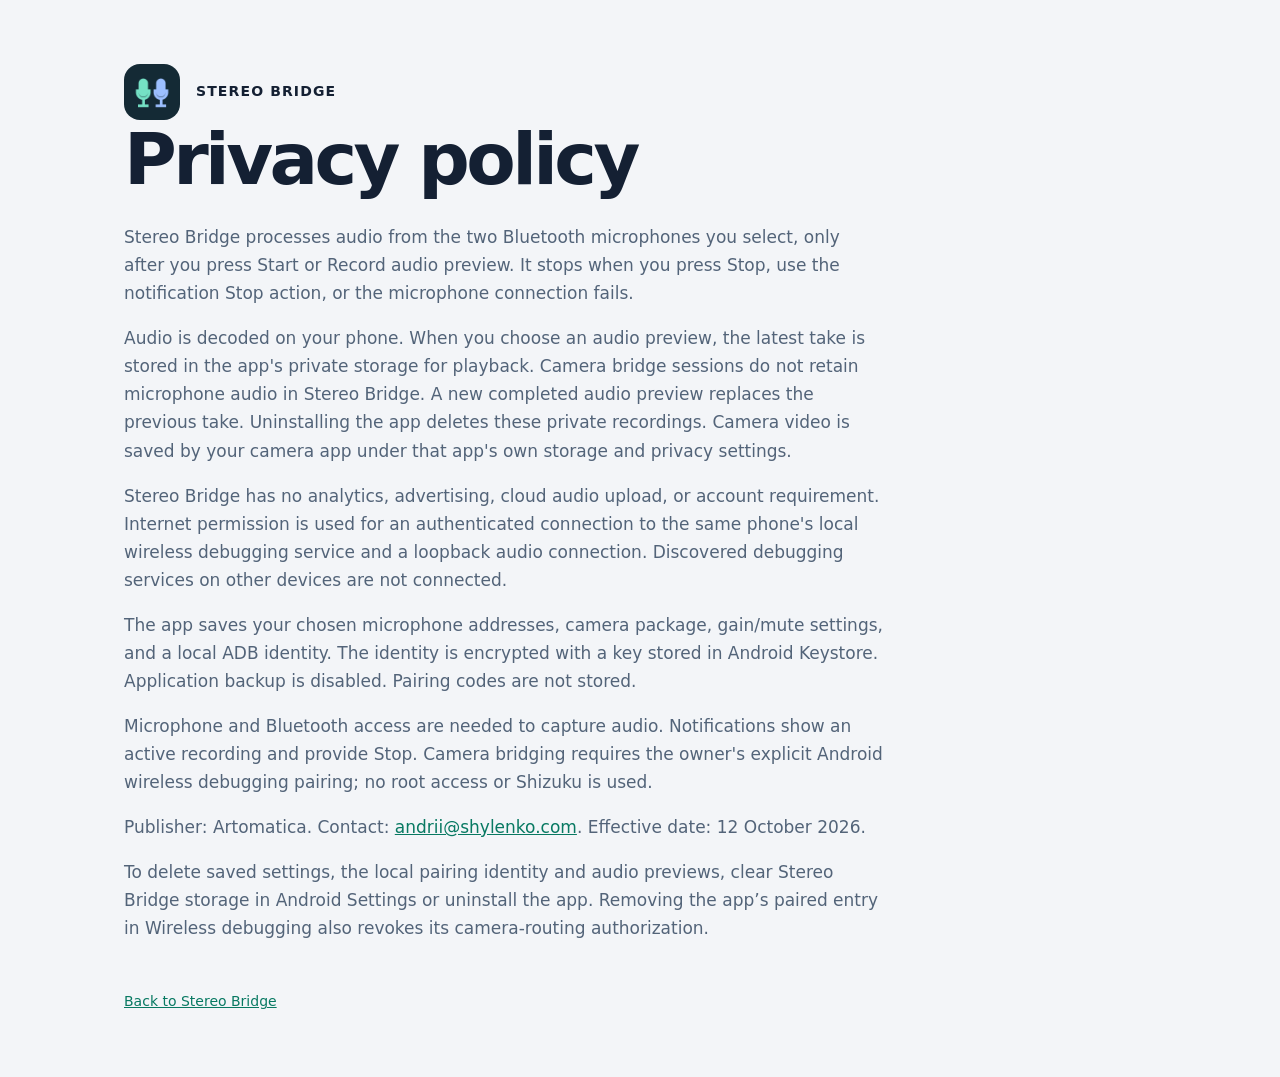
==== docs/site/privacy.html @ a23d781d "feat: release Stereo Bridge candidate with native dual mic capture" ====
<!doctype html><html lang="en"><head><meta charset="utf-8"><meta name="viewport" content="width=device-width, initial-scale=1"><meta name="description" content="Stereo Bridge: open-source, receiver-free stereo audio for your Android camera."><link rel="icon" href="assets/icon.png"><link rel="stylesheet" href="style.css"><title>Stereo Bridge privacy policy</title></head><body><main><header><img src="assets/icon.png" alt="Stereo Bridge icon">STEREO BRIDGE</header><article><h1>Privacy policy</h1><p>Stereo Bridge processes audio from the two Bluetooth microphones you select, only after you press Start or Record audio preview. It stops when you press Stop, use the notification Stop action, or the microphone connection fails.</p><p>Audio is decoded on your phone. When you choose an audio preview, the latest take is stored in the app&#x27;s private storage for playback. Camera bridge sessions do not retain microphone audio in Stereo Bridge. A new completed audio preview replaces the previous take. Uninstalling the app deletes these private recordings. Camera video is saved by your camera app under that app&#x27;s own storage and privacy settings.</p><p>Stereo Bridge has no analytics, advertising, cloud audio upload, or account requirement. Internet permission is used for an authenticated connection to the same phone&#x27;s local wireless debugging service and a loopback audio connection. Discovered debugging services on other devices are not connected.</p><p>The app saves your chosen microphone addresses, camera package, gain/mute settings, and a local ADB identity. The identity is encrypted with a key stored in Android Keystore. Application backup is disabled. Pairing codes are not stored.</p><p>Microphone and Bluetooth access are needed to capture audio. Notifications show an active recording and provide Stop. Camera bridging requires the owner&#x27;s explicit Android wireless debugging pairing; no root access or Shizuku is used.</p><p>Publisher: Artomatica. Contact: <a href="mailto:andrii@shylenko.com">andrii@shylenko.com</a>. Effective date: 12 October 2026.</p><p>To delete saved settings, the local pairing identity and audio previews, clear Stereo Bridge storage in Android Settings or uninstall the app. Removing the app’s paired entry in Wireless debugging also revokes its camera-routing authorization.
</p></article><footer><a href="index.html">Back to Stereo Bridge</a></footer></main></body></html>
---- docs/site/style.css ----
*{box-sizing:border-box}body{margin:0;font:17px/1.65 system-ui,sans-serif;background:#f3f5f8;color:#142033}main{max-width:1080px;margin:auto;padding:64px 24px}a{color:#087962}header{display:flex;align-items:center;gap:16px;font-weight:700;letter-spacing:.08em;font-size:14px}header img{width:56px;height:56px;border-radius:16px}.hero{display:grid;grid-template-columns:1.2fr 1fr;gap:48px;align-items:start;padding:48px 0}h1{font-size:clamp(40px,7vw,72px);line-height:1.1;letter-spacing:-.05em;margin:0 0 24px}h2{line-height:1.25;margin-top:36px}p{color:#536479}.buttons{display:flex;gap:12px;flex-wrap:wrap;margin:24px 0}.button{padding:14px 22px;background:#087962;color:white;text-decoration:none;border-radius:14px;font-weight:650}.secondary{background:white;color:#142033;border:1px solid #dee5ed}.card{background:white;border:1px solid #dee5ed;padding:24px;border-radius:24px;margin:16px 0}.screens{display:grid;grid-template-columns:1fr 1fr;gap:16px}.screens img{width:100%;border-radius:20px;border:1px solid #dee5ed}footer{margin-top:48px;font-size:14px;color:#536479}article{max-width:760px}li{margin:10px 0}@media(prefers-color-scheme:dark){body{background:#0c1118;color:#f1f5fa}p,footer{color:#a5b2c4}a{color:#75e1c5}.button{background:#75e1c5;color:#0c1118}.card,.secondary{background:#171f2b;border-color:#2c3747;color:#f1f5fa}}@media(max-width:720px){main{padding-top:32px}.hero{grid-template-columns:1fr;gap:16px}}
.screens:has(img:only-child){grid-template-columns:minmax(0,1fr);max-width:330px;margin:auto}
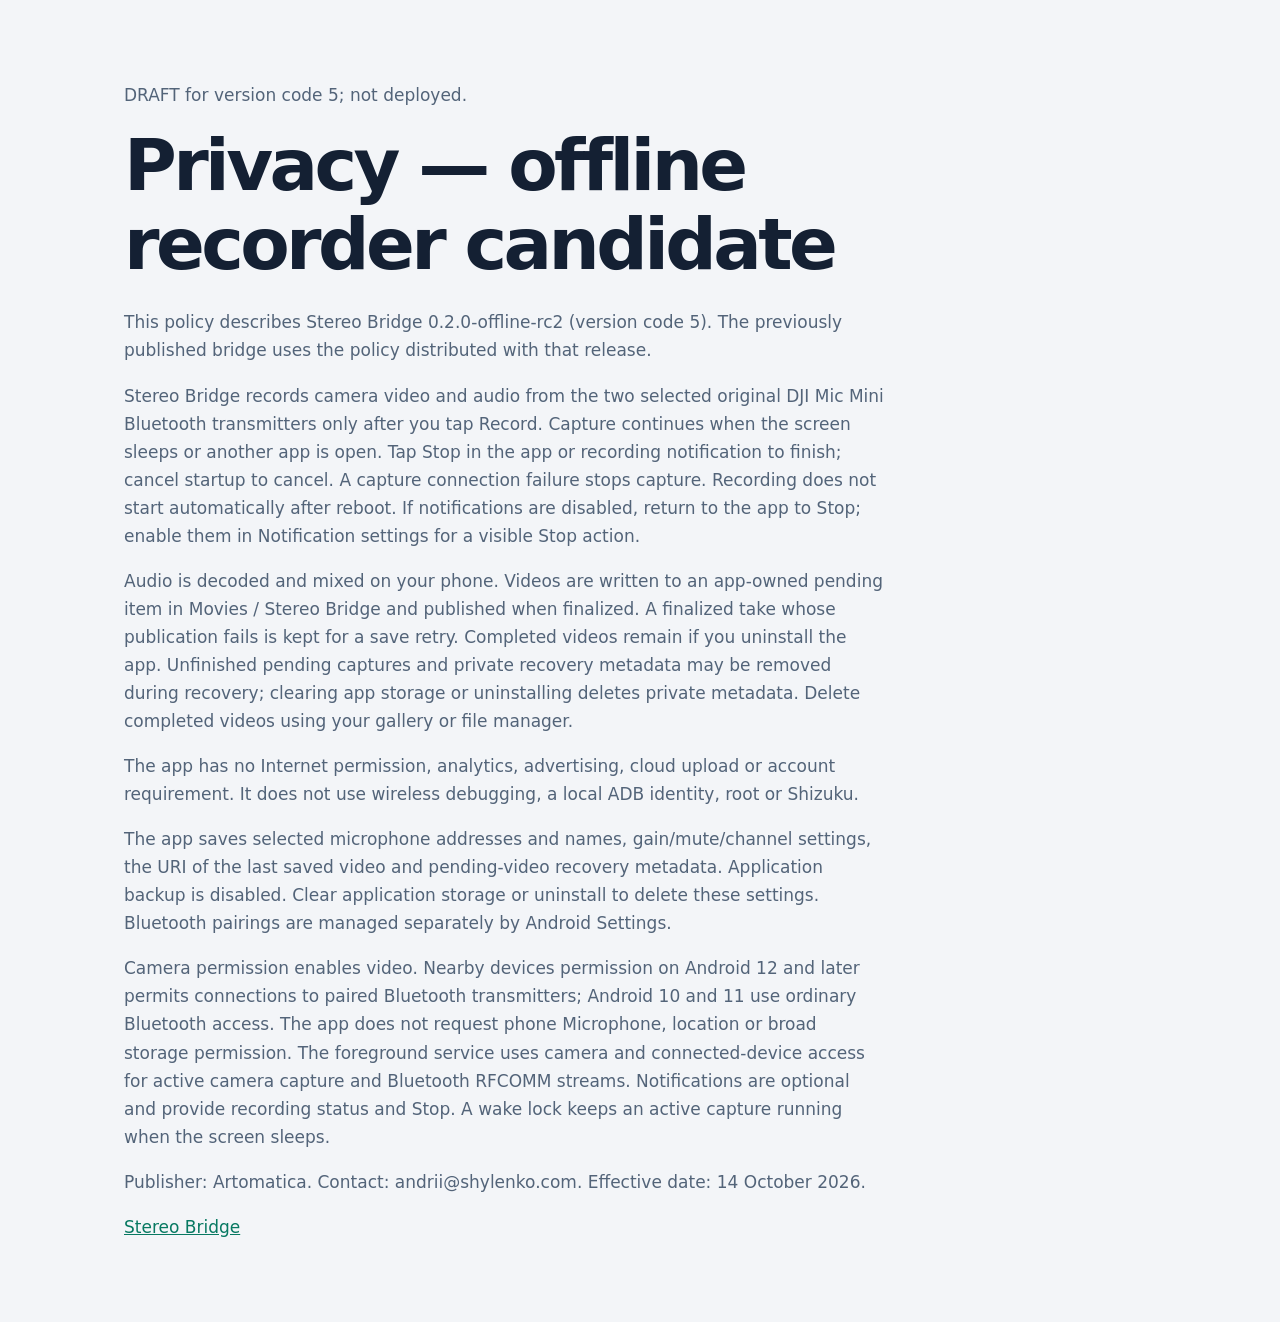
==== commit 5dc47c5b: "Broaden offline compatibility and minimize permissions with reviewed recovery" ====
--- a/docs/site/privacy.html
+++ b/docs/site/privacy.html
@@ -1,2 +1 @@
-<!doctype html><html lang="en"><head><meta charset="utf-8"><meta name="viewport" content="width=device-width, initial-scale=1"><meta name="description" content="Stereo Bridge: open-source, receiver-free stereo audio for your Android camera."><link rel="icon" href="assets/icon.png"><link rel="stylesheet" href="style.css"><title>Stereo Bridge privacy policy</title></head><body><main><header><img src="assets/icon.png" alt="Stereo Bridge icon">STEREO BRIDGE</header><article><h1>Privacy policy</h1><p>Stereo Bridge processes audio from the two Bluetooth microphones you select, only after you press Start or Record audio preview. It stops when you press Stop, use the notification Stop action, or the microphone connection fails.</p><p>Audio is decoded on your phone. When you choose an audio preview, the latest take is stored in the app&#x27;s private storage for playback. Camera bridge sessions do not retain microphone audio in Stereo Bridge. A new completed audio preview replaces the previous take. Uninstalling the app deletes these private recordings. Camera video is saved by your camera app under that app&#x27;s own storage and privacy settings.</p><p>Stereo Bridge has no analytics, advertising, cloud audio upload, or account requirement. Internet permission is used for an authenticated connection to the same phone&#x27;s local wireless debugging service and a loopback audio connection. Discovered debugging services on other devices are not connected.</p><p>The app saves your chosen microphone addresses, camera package, gain/mute settings, and a local ADB identity. The identity is encrypted with a key stored in Android Keystore. Application backup is disabled. Pairing codes are not stored.</p><p>Microphone and Bluetooth access are needed to capture audio. Notifications show an active recording and provide Stop. Camera bridging requires the owner&#x27;s explicit Android wireless debugging pairing; no root access or Shizuku is used.</p><p>Publisher: Artomatica. Contact: <a href="mailto:andrii@shylenko.com">andrii@shylenko.com</a>. Effective date: 12 October 2026.</p><p>To delete saved settings, the local pairing identity and audio previews, clear Stereo Bridge storage in Android Settings or uninstall the app. Removing the app’s paired entry in Wireless debugging also revokes its camera-routing authorization.
-</p></article><footer><a href="index.html">Back to Stereo Bridge</a></footer></main></body></html>+<!doctype html><html lang="en"><head><meta charset="utf-8"><meta name="viewport" content="width=device-width, initial-scale=1"><link rel="stylesheet" href="style.css"><title>Stereo Bridge privacy — draft</title></head><body><main><article><p>DRAFT for version code 5; not deployed.</p><h1>Privacy — offline recorder candidate</h1><p>This policy describes Stereo Bridge 0.2.0-offline-rc2 (version code 5). The previously published bridge uses the policy distributed with that release.</p><p>Stereo Bridge records camera video and audio from the two selected original DJI Mic Mini Bluetooth transmitters only after you tap Record. Capture continues when the screen sleeps or another app is open. Tap Stop in the app or recording notification to finish; cancel startup to cancel. A capture connection failure stops capture. Recording does not start automatically after reboot. If notifications are disabled, return to the app to Stop; enable them in Notification settings for a visible Stop action.</p><p>Audio is decoded and mixed on your phone. Videos are written to an app-owned pending item in Movies / Stereo Bridge and published when finalized. A finalized take whose publication fails is kept for a save retry. Completed videos remain if you uninstall the app. Unfinished pending captures and private recovery metadata may be removed during recovery; clearing app storage or uninstalling deletes private metadata. Delete completed videos using your gallery or file manager.</p><p>The app has no Internet permission, analytics, advertising, cloud upload or account requirement. It does not use wireless debugging, a local ADB identity, root or Shizuku.</p><p>The app saves selected microphone addresses and names, gain/mute/channel settings, the URI of the last saved video and pending-video recovery metadata. Application backup is disabled. Clear application storage or uninstall to delete these settings. Bluetooth pairings are managed separately by Android Settings.</p><p>Camera permission enables video. Nearby devices permission on Android 12 and later permits connections to paired Bluetooth transmitters; Android 10 and 11 use ordinary Bluetooth access. The app does not request phone Microphone, location or broad storage permission. The foreground service uses camera and connected-device access for active camera capture and Bluetooth RFCOMM streams. Notifications are optional and provide recording status and Stop. A wake lock keeps an active capture running when the screen sleeps.</p><p>Publisher: Artomatica. Contact: andrii@shylenko.com. Effective date: 14 October 2026.</p><p><a href="index.html">Stereo Bridge</a></p></article></main></body></html>
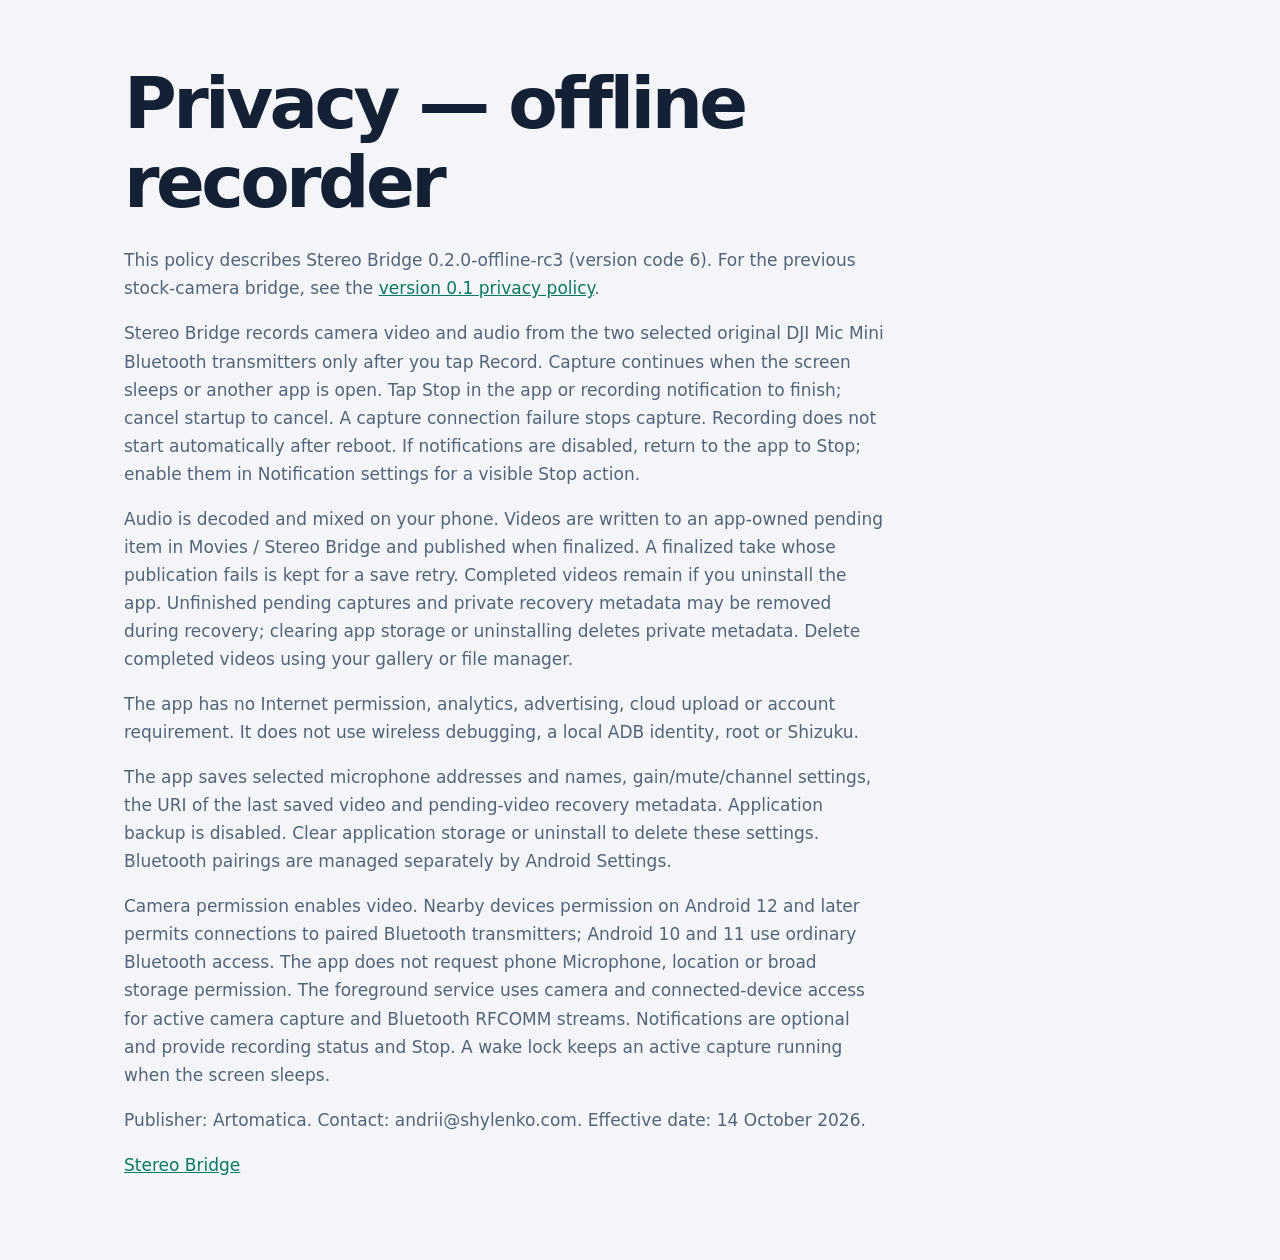
==== commit 66498ab9: "Organize product documentation and fix Android 10 AVC configuration" ====
--- a/docs/site/privacy.html
+++ b/docs/site/privacy.html
@@ -1 +1 @@
-<!doctype html><html lang="en"><head><meta charset="utf-8"><meta name="viewport" content="width=device-width, initial-scale=1"><link rel="stylesheet" href="style.css"><title>Stereo Bridge privacy — draft</title></head><body><main><article><p>DRAFT for version code 5; not deployed.</p><h1>Privacy — offline recorder candidate</h1><p>This policy describes Stereo Bridge 0.2.0-offline-rc2 (version code 5). The previously published bridge uses the policy distributed with that release.</p><p>Stereo Bridge records camera video and audio from the two selected original DJI Mic Mini Bluetooth transmitters only after you tap Record. Capture continues when the screen sleeps or another app is open. Tap Stop in the app or recording notification to finish; cancel startup to cancel. A capture connection failure stops capture. Recording does not start automatically after reboot. If notifications are disabled, return to the app to Stop; enable them in Notification settings for a visible Stop action.</p><p>Audio is decoded and mixed on your phone. Videos are written to an app-owned pending item in Movies / Stereo Bridge and published when finalized. A finalized take whose publication fails is kept for a save retry. Completed videos remain if you uninstall the app. Unfinished pending captures and private recovery metadata may be removed during recovery; clearing app storage or uninstalling deletes private metadata. Delete completed videos using your gallery or file manager.</p><p>The app has no Internet permission, analytics, advertising, cloud upload or account requirement. It does not use wireless debugging, a local ADB identity, root or Shizuku.</p><p>The app saves selected microphone addresses and names, gain/mute/channel settings, the URI of the last saved video and pending-video recovery metadata. Application backup is disabled. Clear application storage or uninstall to delete these settings. Bluetooth pairings are managed separately by Android Settings.</p><p>Camera permission enables video. Nearby devices permission on Android 12 and later permits connections to paired Bluetooth transmitters; Android 10 and 11 use ordinary Bluetooth access. The app does not request phone Microphone, location or broad storage permission. The foreground service uses camera and connected-device access for active camera capture and Bluetooth RFCOMM streams. Notifications are optional and provide recording status and Stop. A wake lock keeps an active capture running when the screen sleeps.</p><p>Publisher: Artomatica. Contact: andrii@shylenko.com. Effective date: 14 October 2026.</p><p><a href="index.html">Stereo Bridge</a></p></article></main></body></html>
+<!doctype html><html lang="en"><head><meta charset="utf-8"><meta name="viewport" content="width=device-width, initial-scale=1"><link rel="stylesheet" href="style.css"><title>Stereo Bridge privacy</title></head><body><main><article><h1>Privacy — offline recorder</h1><p>This policy describes Stereo Bridge 0.2.0-offline-rc3 (version code 6). For the previous stock-camera bridge, see the <a href="privacy-0.1.html">version 0.1 privacy policy</a>.</p><p>Stereo Bridge records camera video and audio from the two selected original DJI Mic Mini Bluetooth transmitters only after you tap Record. Capture continues when the screen sleeps or another app is open. Tap Stop in the app or recording notification to finish; cancel startup to cancel. A capture connection failure stops capture. Recording does not start automatically after reboot. If notifications are disabled, return to the app to Stop; enable them in Notification settings for a visible Stop action.</p><p>Audio is decoded and mixed on your phone. Videos are written to an app-owned pending item in Movies / Stereo Bridge and published when finalized. A finalized take whose publication fails is kept for a save retry. Completed videos remain if you uninstall the app. Unfinished pending captures and private recovery metadata may be removed during recovery; clearing app storage or uninstalling deletes private metadata. Delete completed videos using your gallery or file manager.</p><p>The app has no Internet permission, analytics, advertising, cloud upload or account requirement. It does not use wireless debugging, a local ADB identity, root or Shizuku.</p><p>The app saves selected microphone addresses and names, gain/mute/channel settings, the URI of the last saved video and pending-video recovery metadata. Application backup is disabled. Clear application storage or uninstall to delete these settings. Bluetooth pairings are managed separately by Android Settings.</p><p>Camera permission enables video. Nearby devices permission on Android 12 and later permits connections to paired Bluetooth transmitters; Android 10 and 11 use ordinary Bluetooth access. The app does not request phone Microphone, location or broad storage permission. The foreground service uses camera and connected-device access for active camera capture and Bluetooth RFCOMM streams. Notifications are optional and provide recording status and Stop. A wake lock keeps an active capture running when the screen sleeps.</p><p>Publisher: Artomatica. Contact: andrii@shylenko.com. Effective date: 14 October 2026.</p><p><a href="index.html">Stereo Bridge</a></p></article></main></body></html>
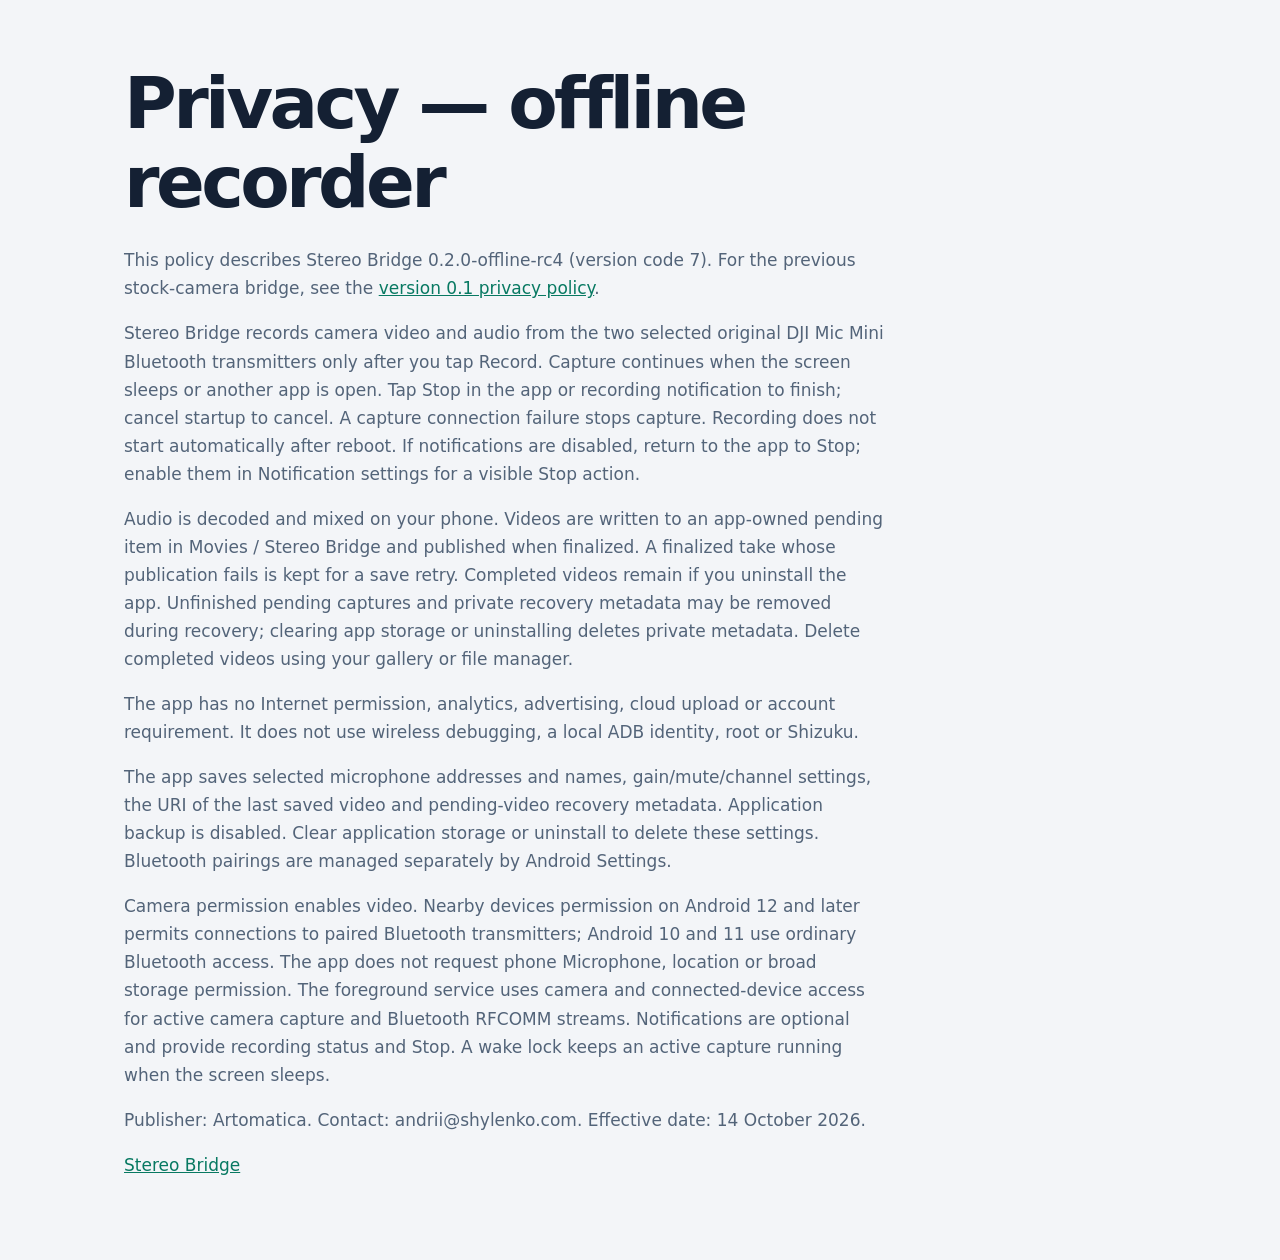
==== commit 1f9a6b3d: "Correct native camera preview and finalize reviewed code 7 candidate" ====
--- a/docs/site/privacy.html
+++ b/docs/site/privacy.html
@@ -1 +1 @@
-<!doctype html><html lang="en"><head><meta charset="utf-8"><meta name="viewport" content="width=device-width, initial-scale=1"><link rel="stylesheet" href="style.css"><title>Stereo Bridge privacy</title></head><body><main><article><h1>Privacy — offline recorder</h1><p>This policy describes Stereo Bridge 0.2.0-offline-rc3 (version code 6). For the previous stock-camera bridge, see the <a href="privacy-0.1.html">version 0.1 privacy policy</a>.</p><p>Stereo Bridge records camera video and audio from the two selected original DJI Mic Mini Bluetooth transmitters only after you tap Record. Capture continues when the screen sleeps or another app is open. Tap Stop in the app or recording notification to finish; cancel startup to cancel. A capture connection failure stops capture. Recording does not start automatically after reboot. If notifications are disabled, return to the app to Stop; enable them in Notification settings for a visible Stop action.</p><p>Audio is decoded and mixed on your phone. Videos are written to an app-owned pending item in Movies / Stereo Bridge and published when finalized. A finalized take whose publication fails is kept for a save retry. Completed videos remain if you uninstall the app. Unfinished pending captures and private recovery metadata may be removed during recovery; clearing app storage or uninstalling deletes private metadata. Delete completed videos using your gallery or file manager.</p><p>The app has no Internet permission, analytics, advertising, cloud upload or account requirement. It does not use wireless debugging, a local ADB identity, root or Shizuku.</p><p>The app saves selected microphone addresses and names, gain/mute/channel settings, the URI of the last saved video and pending-video recovery metadata. Application backup is disabled. Clear application storage or uninstall to delete these settings. Bluetooth pairings are managed separately by Android Settings.</p><p>Camera permission enables video. Nearby devices permission on Android 12 and later permits connections to paired Bluetooth transmitters; Android 10 and 11 use ordinary Bluetooth access. The app does not request phone Microphone, location or broad storage permission. The foreground service uses camera and connected-device access for active camera capture and Bluetooth RFCOMM streams. Notifications are optional and provide recording status and Stop. A wake lock keeps an active capture running when the screen sleeps.</p><p>Publisher: Artomatica. Contact: andrii@shylenko.com. Effective date: 14 October 2026.</p><p><a href="index.html">Stereo Bridge</a></p></article></main></body></html>
+<!doctype html><html lang="en"><head><meta charset="utf-8"><meta name="viewport" content="width=device-width, initial-scale=1"><link rel="stylesheet" href="style.css"><title>Stereo Bridge privacy</title></head><body><main><article><h1>Privacy — offline recorder</h1><p>This policy describes Stereo Bridge 0.2.0-offline-rc4 (version code 7). For the previous stock-camera bridge, see the <a href="privacy-0.1.html">version 0.1 privacy policy</a>.</p><p>Stereo Bridge records camera video and audio from the two selected original DJI Mic Mini Bluetooth transmitters only after you tap Record. Capture continues when the screen sleeps or another app is open. Tap Stop in the app or recording notification to finish; cancel startup to cancel. A capture connection failure stops capture. Recording does not start automatically after reboot. If notifications are disabled, return to the app to Stop; enable them in Notification settings for a visible Stop action.</p><p>Audio is decoded and mixed on your phone. Videos are written to an app-owned pending item in Movies / Stereo Bridge and published when finalized. A finalized take whose publication fails is kept for a save retry. Completed videos remain if you uninstall the app. Unfinished pending captures and private recovery metadata may be removed during recovery; clearing app storage or uninstalling deletes private metadata. Delete completed videos using your gallery or file manager.</p><p>The app has no Internet permission, analytics, advertising, cloud upload or account requirement. It does not use wireless debugging, a local ADB identity, root or Shizuku.</p><p>The app saves selected microphone addresses and names, gain/mute/channel settings, the URI of the last saved video and pending-video recovery metadata. Application backup is disabled. Clear application storage or uninstall to delete these settings. Bluetooth pairings are managed separately by Android Settings.</p><p>Camera permission enables video. Nearby devices permission on Android 12 and later permits connections to paired Bluetooth transmitters; Android 10 and 11 use ordinary Bluetooth access. The app does not request phone Microphone, location or broad storage permission. The foreground service uses camera and connected-device access for active camera capture and Bluetooth RFCOMM streams. Notifications are optional and provide recording status and Stop. A wake lock keeps an active capture running when the screen sleeps.</p><p>Publisher: Artomatica. Contact: andrii@shylenko.com. Effective date: 14 October 2026.</p><p><a href="index.html">Stereo Bridge</a></p></article></main></body></html>
